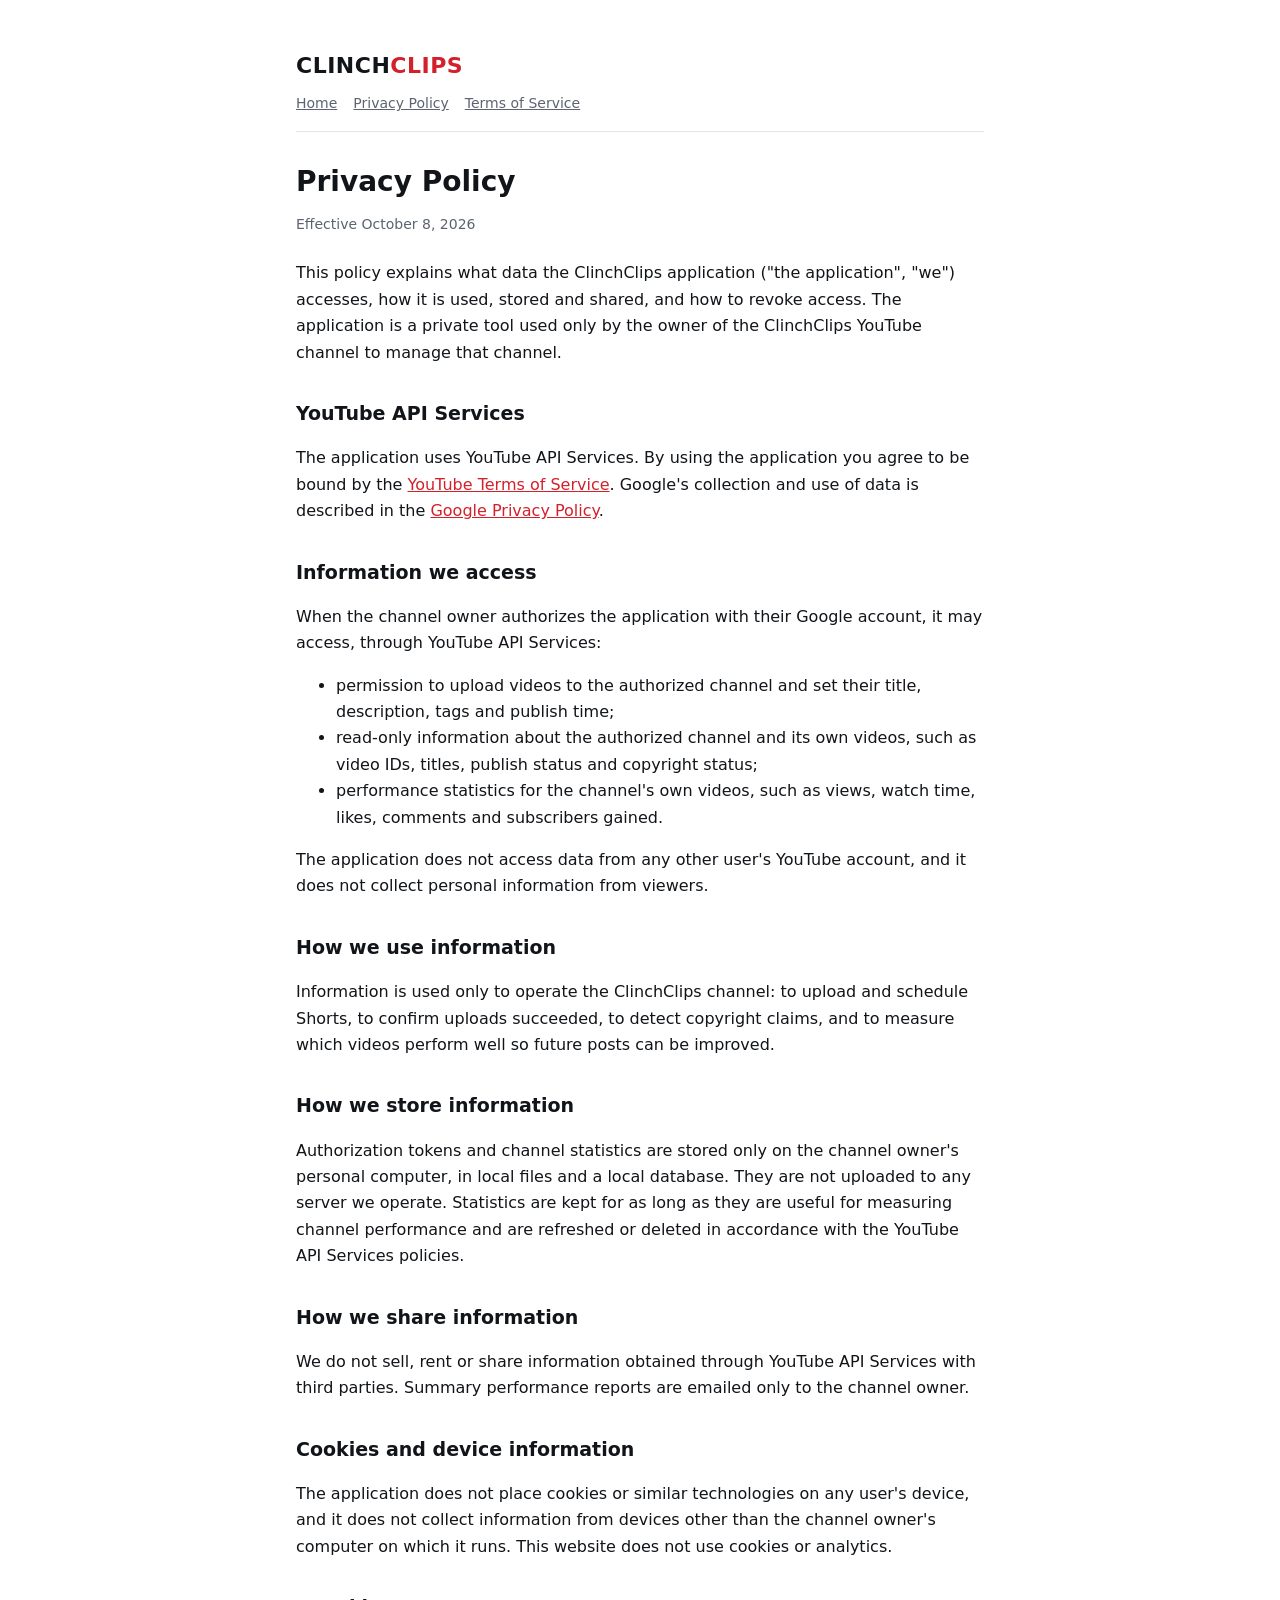
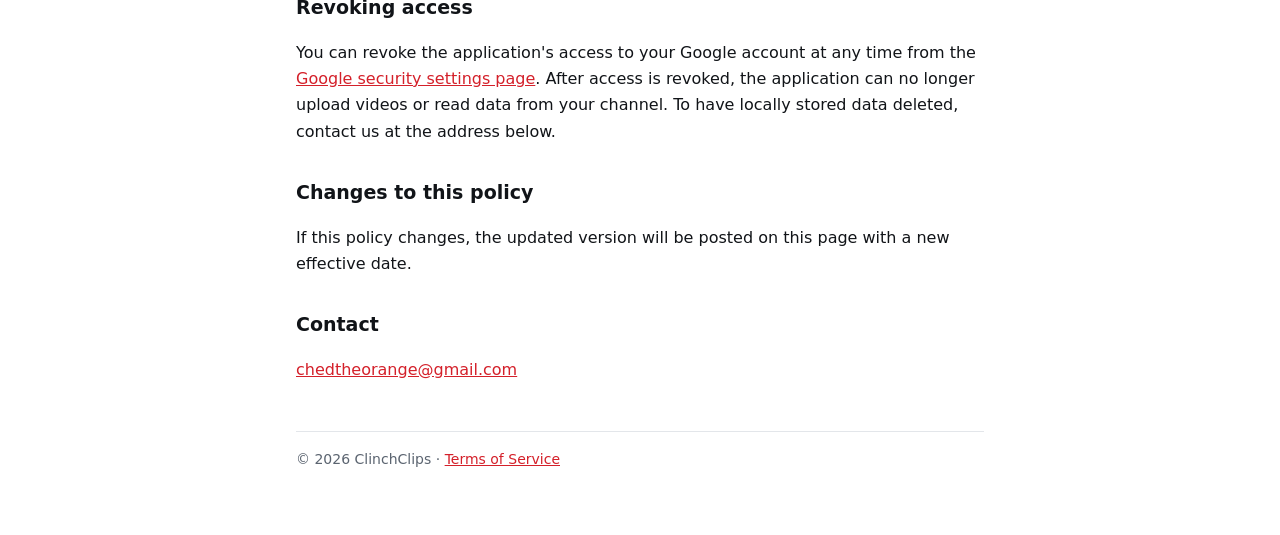
==== privacy.html @ 3b1beb48 "Add files via upload" ====
<!doctype html>
<html lang="en">
<head>
<meta charset="utf-8">
<meta name="viewport" content="width=device-width, initial-scale=1">
<title>ClinchClips Privacy Policy</title>
<meta name="description" content="Privacy Policy for the ClinchClips application, which uses YouTube API Services.">
<link rel="stylesheet" href="style.css">
</head>
<body>
<main>
<header>
  <a class="brand" href="./">CLINCH<span>CLIPS</span></a>
  <nav><a href="./">Home</a><a href="privacy.html">Privacy Policy</a><a href="terms.html">Terms of Service</a></nav>
</header>

<h1>Privacy Policy</h1>
<p class="meta">Effective October 8, 2026</p>

<p>This policy explains what data the ClinchClips application ("the application", "we") accesses, how it is used, stored and shared, and how to revoke access. The application is a private tool used only by the owner of the ClinchClips YouTube channel to manage that channel.</p>

<h2>YouTube API Services</h2>
<p>The application uses YouTube API Services. By using the application you agree to be bound by the <a href="https://www.youtube.com/t/terms">YouTube Terms of Service</a>. Google's collection and use of data is described in the <a href="https://policies.google.com/privacy">Google Privacy Policy</a>.</p>

<h2>Information we access</h2>
<p>When the channel owner authorizes the application with their Google account, it may access, through YouTube API Services:</p>
<ul>
  <li>permission to upload videos to the authorized channel and set their title, description, tags and publish time;</li>
  <li>read-only information about the authorized channel and its own videos, such as video IDs, titles, publish status and copyright status;</li>
  <li>performance statistics for the channel's own videos, such as views, watch time, likes, comments and subscribers gained.</li>
</ul>
<p>The application does not access data from any other user's YouTube account, and it does not collect personal information from viewers.</p>

<h2>How we use information</h2>
<p>Information is used only to operate the ClinchClips channel: to upload and schedule Shorts, to confirm uploads succeeded, to detect copyright claims, and to measure which videos perform well so future posts can be improved.</p>

<h2>How we store information</h2>
<p>Authorization tokens and channel statistics are stored only on the channel owner's personal computer, in local files and a local database. They are not uploaded to any server we operate. Statistics are kept for as long as they are useful for measuring channel performance and are refreshed or deleted in accordance with the YouTube API Services policies.</p>

<h2>How we share information</h2>
<p>We do not sell, rent or share information obtained through YouTube API Services with third parties. Summary performance reports are emailed only to the channel owner.</p>

<h2>Cookies and device information</h2>
<p>The application does not place cookies or similar technologies on any user's device, and it does not collect information from devices other than the channel owner's computer on which it runs. This website does not use cookies or analytics.</p>

<h2>Revoking access</h2>
<p>You can revoke the application's access to your Google account at any time from the <a href="https://security.google.com/settings/security/permissions">Google security settings page</a>. After access is revoked, the application can no longer upload videos or read data from your channel. To have locally stored data deleted, contact us at the address below.</p>

<h2>Changes to this policy</h2>
<p>If this policy changes, the updated version will be posted on this page with a new effective date.</p>

<h2>Contact</h2>
<p><a href="mailto:chedtheorange@gmail.com">chedtheorange@gmail.com</a></p>

<footer>&copy; 2026 ClinchClips &middot; <a href="terms.html">Terms of Service</a></footer>
</main>
</body>
</html>
---- style.css ----
:root{--bg:#ffffff;--ink:#111418;--muted:#5b6470;--line:#e3e6ea;--accent:#d4202a}
@media (prefers-color-scheme:dark){:root{--bg:#0f1114;--ink:#eef0f2;--muted:#9aa3ad;--line:#262a30;--accent:#ff4b55}}
*{box-sizing:border-box}
body{margin:0;background:var(--bg);color:var(--ink);font:16px/1.65 system-ui,-apple-system,"Segoe UI",Roboto,sans-serif}
main{max-width:720px;margin:0 auto;padding:48px 16px 64px}
header{border-bottom:1px solid var(--line);margin-bottom:32px;padding-bottom:16px}
.brand{font-weight:800;font-size:22px;letter-spacing:.5px;text-decoration:none;color:var(--ink)}
.brand span{color:var(--accent)}
nav{margin-top:8px;font-size:14px}
nav a{color:var(--muted);margin-right:16px}
h1{font-size:28px;line-height:1.25;margin:0 0 8px}
h2{font-size:19px;margin:32px 0 8px}
.meta{color:var(--muted);font-size:14px;margin-bottom:24px}
a{color:var(--accent)}
footer{border-top:1px solid var(--line);margin-top:48px;padding-top:16px;color:var(--muted);font-size:14px}
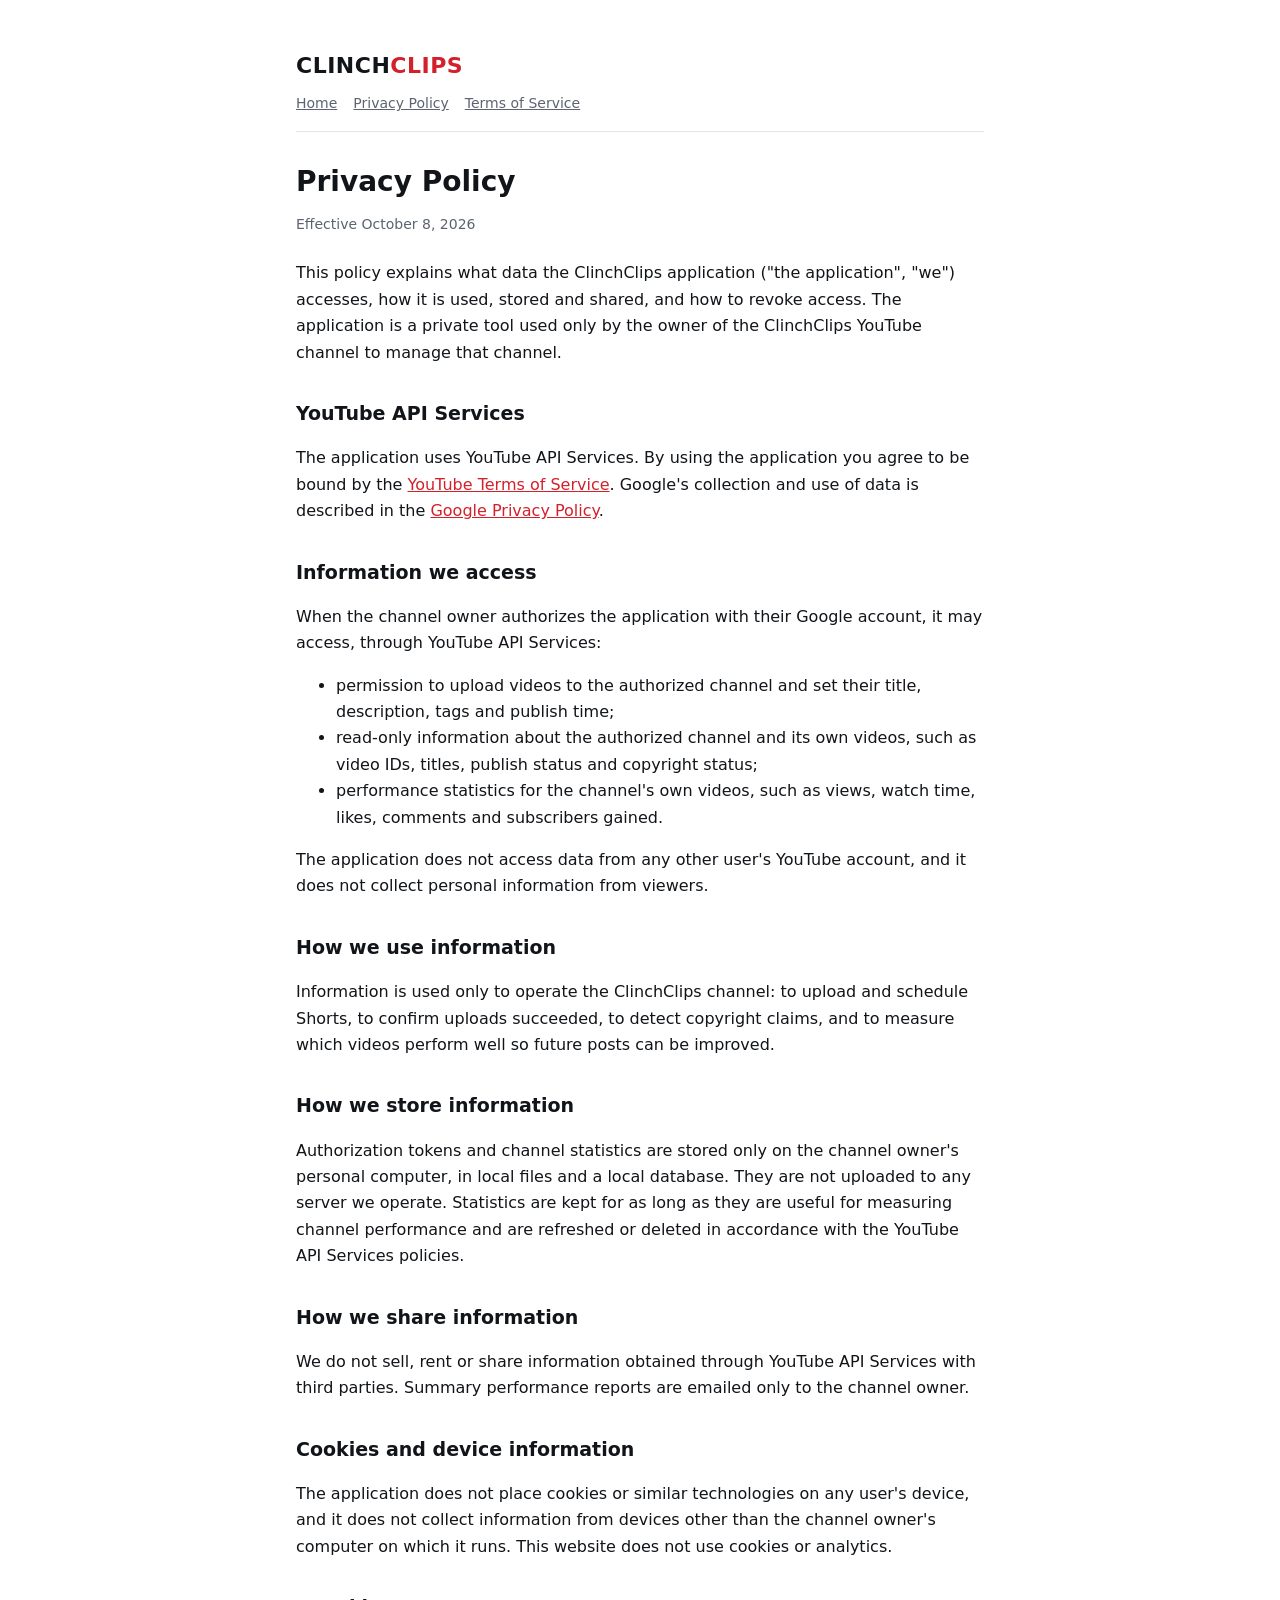
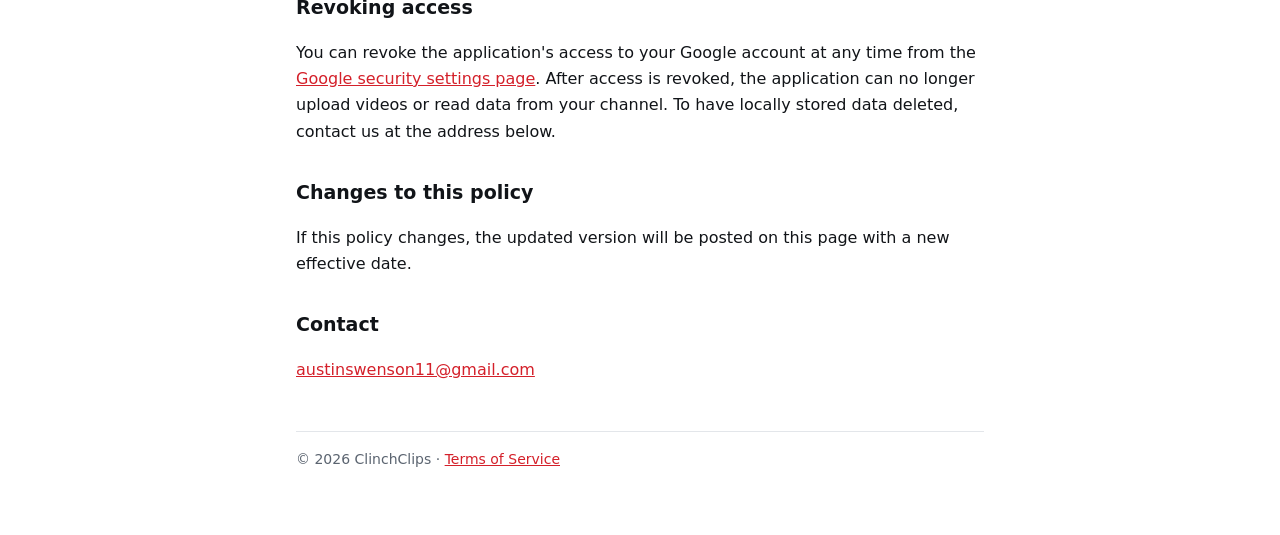
==== commit c03b685e: "Add files via upload" ====
--- a/privacy.html
+++ b/privacy.html
@@ -50,7 +50,7 @@
 <p>If this policy changes, the updated version will be posted on this page with a new effective date.</p>
 
 <h2>Contact</h2>
-<p><a href="mailto:chedtheorange@gmail.com">chedtheorange@gmail.com</a></p>
+<p><a href="mailto:austinswenson11@gmail.com">austinswenson11@gmail.com</a></p>
 
 <footer>&copy; 2026 ClinchClips &middot; <a href="terms.html">Terms of Service</a></footer>
 </main>
